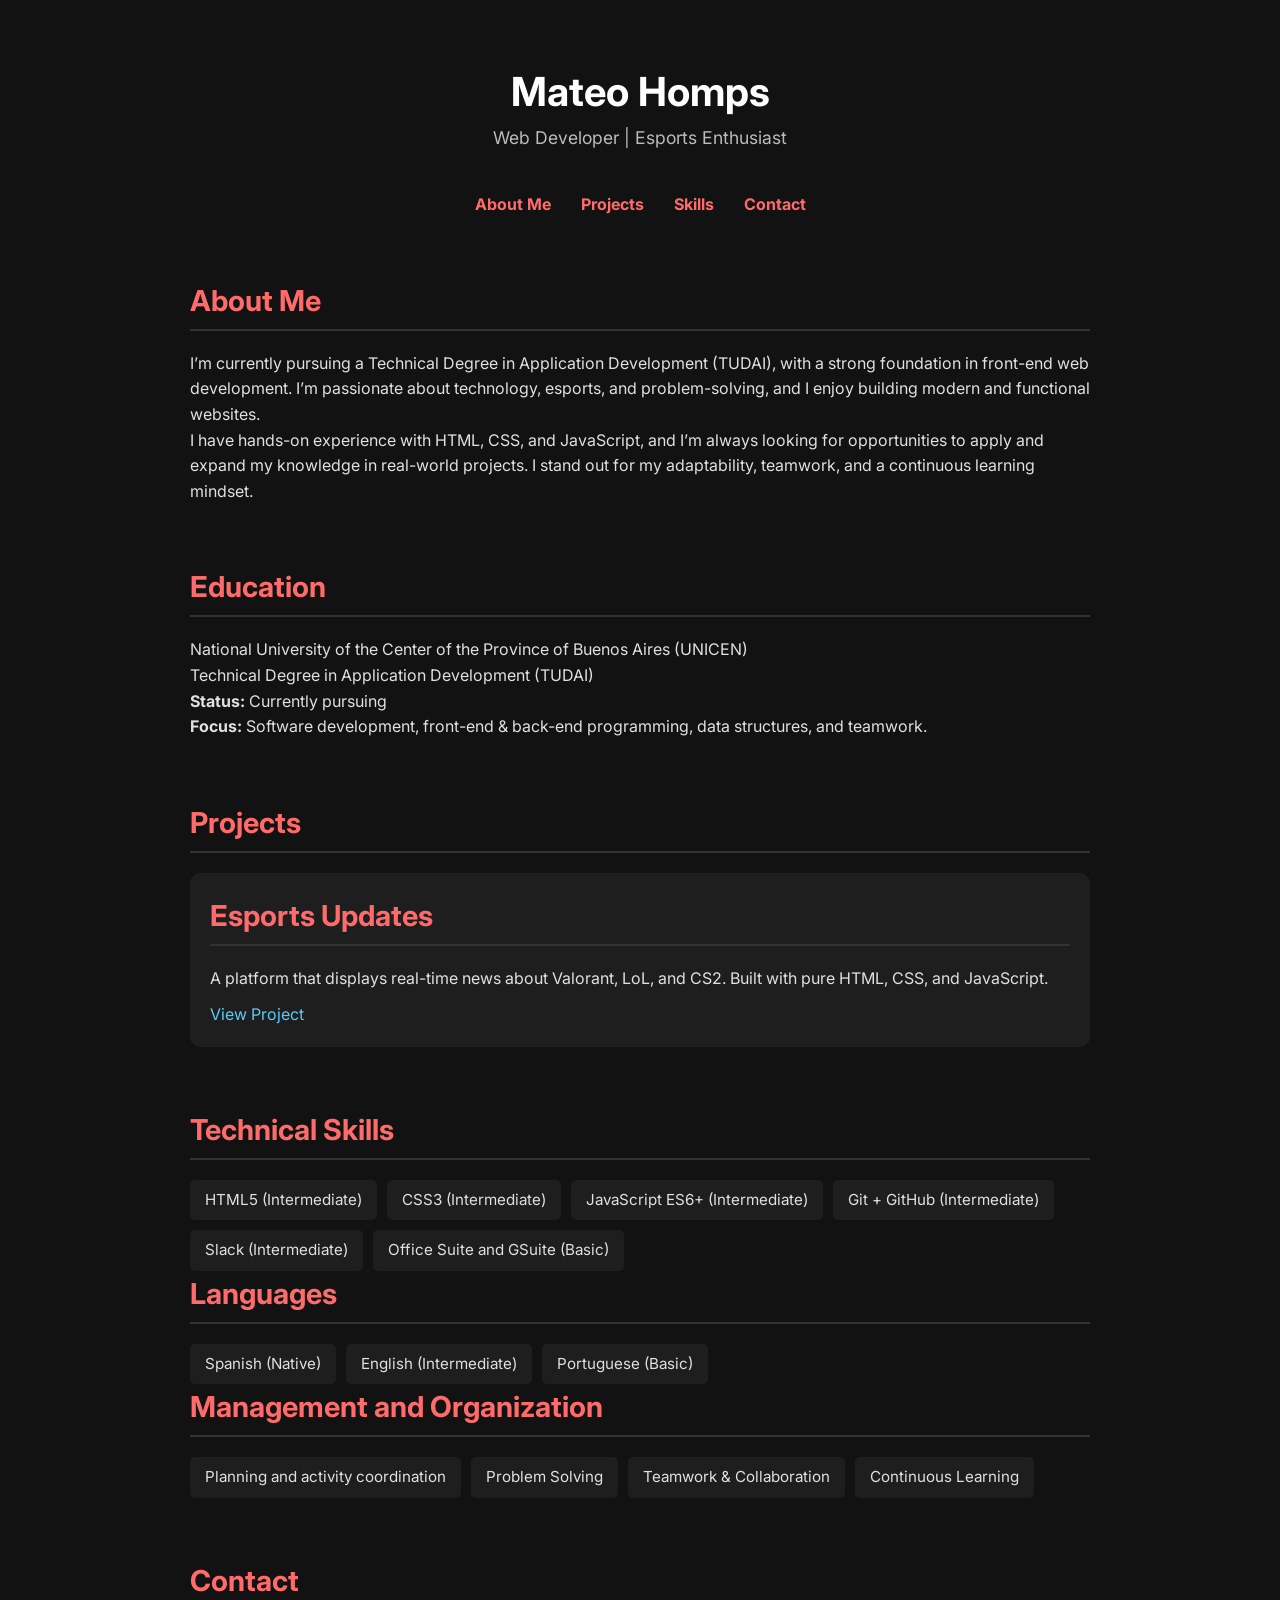
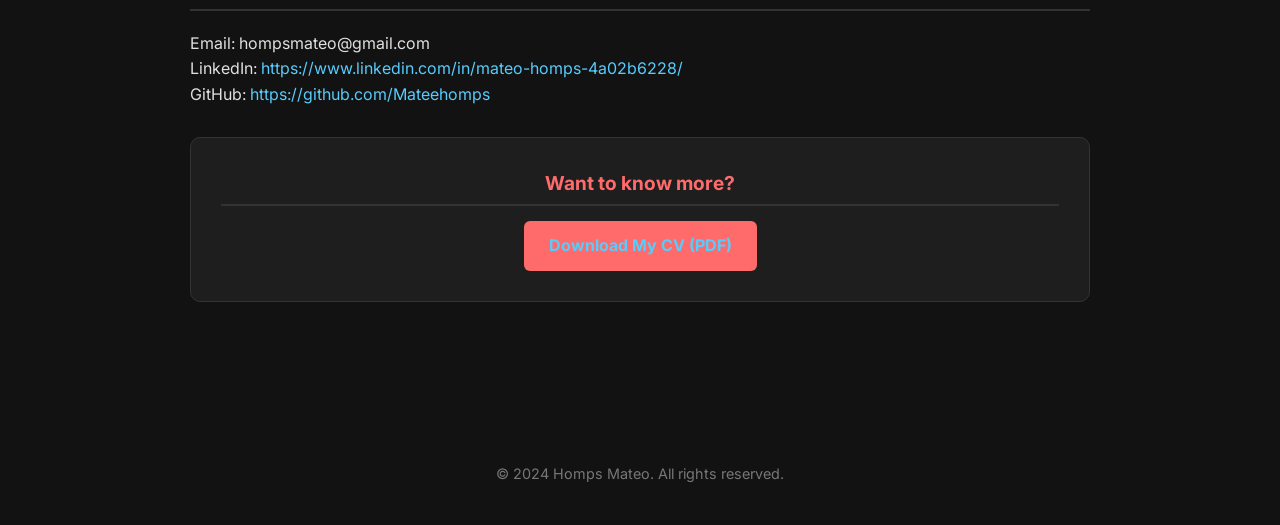
==== Me/Index.html @ a96d1711 "Initial commit" ====
<!DOCTYPE html>
<html lang="en">
<head>
  <meta charset="UTF-8" />
  <meta name="viewport" content="width=device-width, initial-scale=1.0" />
  <title>My Portfolio</title>
  <link rel="stylesheet" href="../Me/Style.css" />
</head>
<body>
  <header>
    <h1>Mateo Homps</h1>
    <p>Web Developer | Esports Enthusiast</p>
  </header>

  <nav>
    <ul>
      <li><a href="#about-me">About Me</a></li>
      <li><a href="#projects">Projects</a></li>
      <li><a href="#skills">Skills</a></li>
      <li><a href="#contact">Contact</a></li>
    </ul>
  </nav>

  <main>
    <section id="about-me">
      <h2>About Me</h2>
      <p>
        I’m currently pursuing a Technical Degree in Application Development (TUDAI), with a strong foundation in front-end web development. I’m passionate about technology, esports, and problem-solving, and I enjoy building modern and functional websites.
      </p>
      <p>
        I have hands-on experience with HTML, CSS, and JavaScript, and I’m always looking for opportunities to apply and expand my knowledge in real-world projects. I stand out for my adaptability, teamwork, and a continuous learning mindset.
      </p>
    </section>

    <section id="education">
        <h2>Education</h2>
        <div class="education-item">
            <p>National University of the Center of the Province of Buenos Aires (UNICEN)</p>
            <p>Technical Degree in Application Development (TUDAI)</p>
            <p><strong>Status:</strong> Currently pursuing</p>
            <p><strong>Focus:</strong> Software development, front-end & back-end programming, data structures, and teamwork.</p>
        </div>
      </section>
      
    <section id="projects">
      <h2>Projects</h2>
      <div class="project">
        <h3>Esports Updates</h3>
        <p>A platform that displays real-time news about Valorant, LoL, and CS2. Built with pure HTML, CSS, and JavaScript.</p>
        <a href="#">View Project</a>
      </div>
      <!-- Add more projects here -->
    </section>

    <section id="skills">
      <h2>Technical Skills</h2>
      <ul class="skills">
        <li>HTML5 (Intermediate)</li>
        <li>CSS3 (Intermediate)</li>
        <li>JavaScript ES6+ (Intermediate)</li>
        <li>Git + GitHub (Intermediate)</li>
        <li>Slack (Intermediate)</li>
        <li>Office Suite and GSuite (Basic)</li>
      </ul>
      <h3>Languages</h3>
      <ul class="skills">
        <li>Spanish (Native)</li>
        <li>English (Intermediate)</li>
        <li> Portuguese (Basic)</li>
      </ul>
      <h4> Management and Organization</h4>
      <ul class="skills">
        <li>
            Planning and activity coordination
        </li>
        <li>Problem Solving</li>
        <li>Teamwork & Collaboration</li>
        <li>Continuous Learning</li>
      </ul>
    </section>

    <section id="contact">
      <h2>Contact</h2>
      <p>Email: hompsmateo@gmail.com</p>
      <p>LinkedIn: <a href="#">https://www.linkedin.com/in/mateo-homps-4a02b6228/</a></p>
      <p>GitHub: <a href="#">https://github.com/Mateehomps</a></p>
      <div class="cv-highlight">
        <h3>Want to know more?</h3>
        <a href="../Me/CV_HompsMateo.pdf.pdf" download class="cv-button">Download My CV (PDF)</a>
      </div>
    </section>
  </main>

  <footer>
    <p>&copy; 2024 Homps Mateo. All rights reserved.</p>
  </footer>
</body>
</html>
---- Me/Style.css ----
/* Importa una fuente moderna */
@import url('https://fonts.googleapis.com/css2?family=Inter:wght@400;700&display=swap');

* {
  margin: 0;
  padding: 0;
  box-sizing: border-box;
}

body {
  font-family: 'Inter', sans-serif;
  background-color: #121212;
  color: #e0e0e0;
  line-height: 1.6;
  padding: 0 20px;
}

header {
  text-align: center;
  padding: 60px 0 20px;
}

header h1 {
  font-size: 2.5rem;
  color: #ffffff;
}

header p {
  font-size: 1.1rem;
  color: #bbbbbb;
}

nav {
  text-align: center;
  margin-bottom: 40px;
}

nav ul {
  list-style: none;
  display: flex;
  justify-content: center;
  gap: 30px;
  padding: 20px 0;
}

nav a {
  text-decoration: none;
  color: #ff6b6b;
  font-weight: bold;
  transition: color 0.3s ease;
}

nav a:hover {
  color: #ffffff;
}

main {
  max-width: 900px;
  margin: auto;
  padding-bottom: 60px;
}

section {
  margin-bottom: 60px;
}

h2 {
  font-size: 1.8rem;
  margin-bottom: 20px;
  color: #ff6b6b;
  border-bottom: 2px solid #333;
  padding-bottom: 5px;
}

h3 {
    font-size: 1.8rem;
    margin-bottom: 20px;
    color: #ff6b6b;
    border-bottom: 2px solid #333;
    padding-bottom: 5px;
  }

  h4 {
    font-size: 1.8rem;
    margin-bottom: 20px;
    color: #ff6b6b;
    border-bottom: 2px solid #333;
    padding-bottom: 5px;
  }

.project {
  background: #1e1e1e;
  border-radius: 10px;
  padding: 20px;
  margin-bottom: 20px;
  transition: transform 0.3s;
}

.project:hover {
  transform: scale(1.02);
}

.project a {
  display: inline-block;
  margin-top: 10px;
  color: #57ccfd;
  text-decoration: none;
}

.project a:hover {
  text-decoration: underline;
}

.skills {
  display: flex;
  flex-wrap: wrap;
  gap: 10px;
  list-style: none;
  padding: 0;
}

.skills li {
  background: #1e1e1e;
  padding: 8px 15px;
  border-radius: 5px;
  font-size: 0.95rem;
}

#contact a {
  color: #57ccfd;
  text-decoration: none;
}

#contact a:hover {
  text-decoration: underline;
}

footer {
  text-align: center;
  padding: 40px 0;
  font-size: 0.9rem;
  color: #777;
}

.cv-highlight {
    margin-top: 30px;
    padding: 30px;
    background: #1e1e1e;
    border: 1px solid #333;
    border-radius: 10px;
    text-align: center;
  }
  
  .cv-highlight h3 {
    margin-bottom: 15px;
    color: #ff6b6b;
    font-size: 1.2rem;
  }
  
  .cv-button {
    display: inline-block;
    background-color: #ff6b6b;
    color: #fff;
    padding: 12px 25px;
    border-radius: 6px;
    text-decoration: none;
    font-weight: bold;
    transition: background 0.3s ease;
  }
  
  .cv-button:hover {
    background-color: #e85c5c;
  }
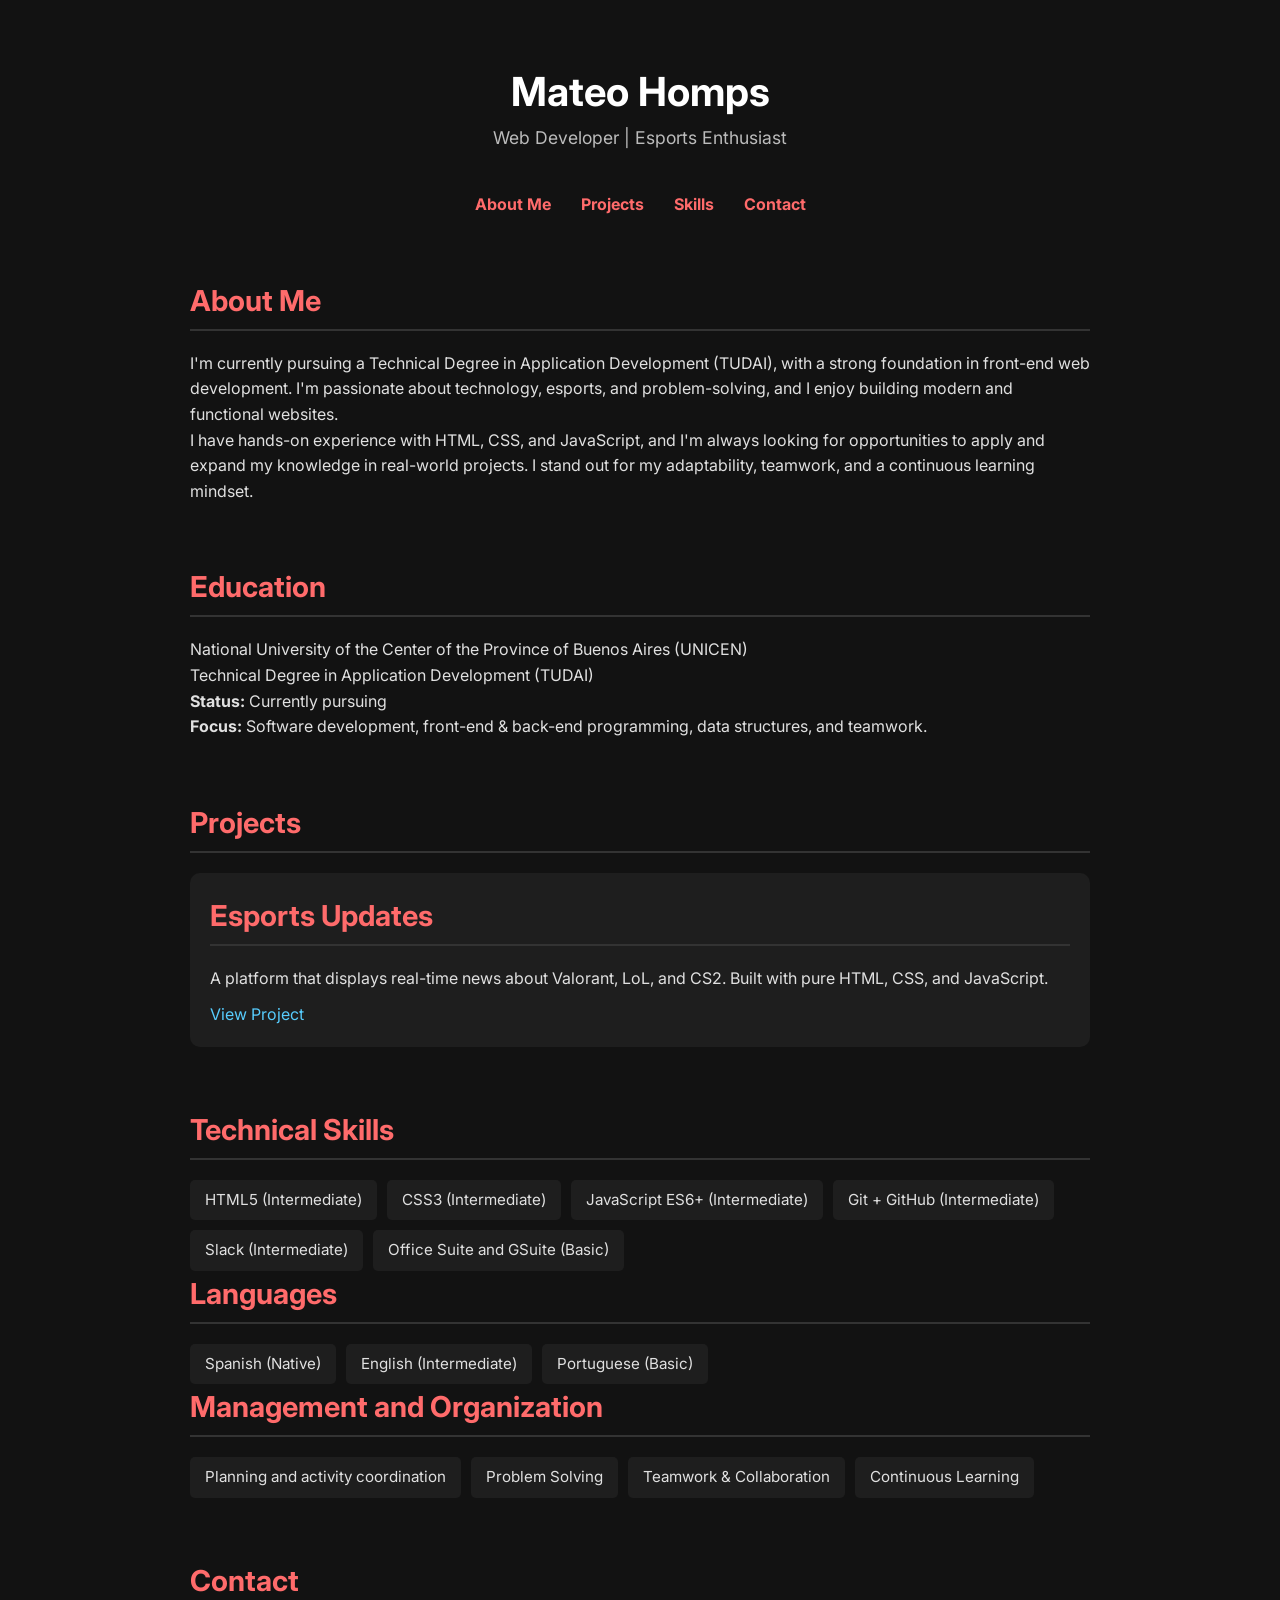
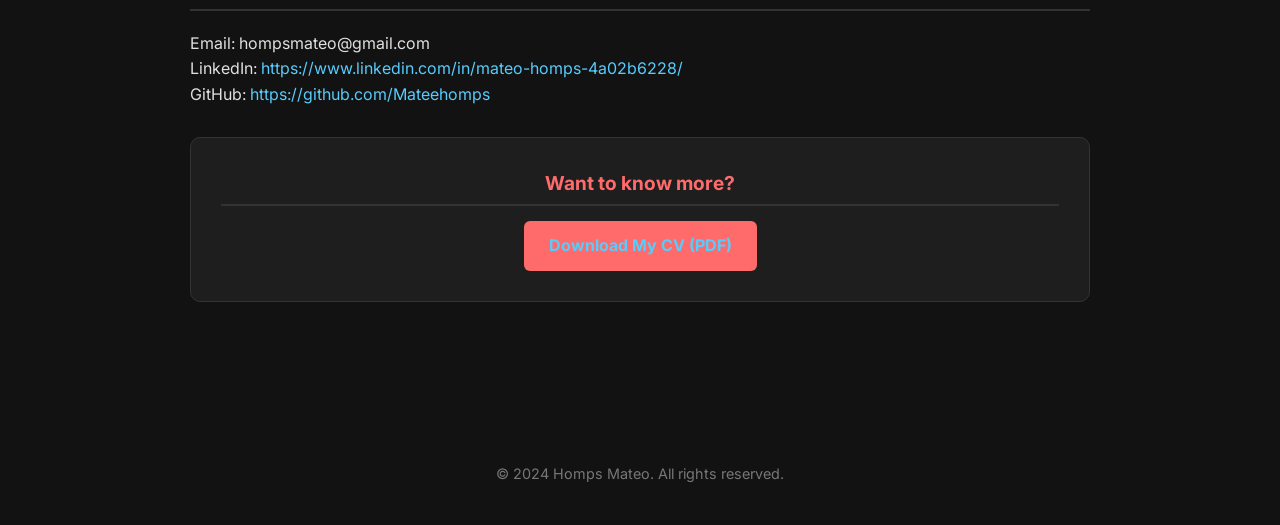
==== commit f2296a8d: "Initial commit - Portfolio" ====
--- a/Me/Index.html
+++ b/Me/Index.html
@@ -25,10 +25,10 @@
     <section id="about-me">
       <h2>About Me</h2>
       <p>
-        I’m currently pursuing a Technical Degree in Application Development (TUDAI), with a strong foundation in front-end web development. I’m passionate about technology, esports, and problem-solving, and I enjoy building modern and functional websites.
+        I'm currently pursuing a Technical Degree in Application Development (TUDAI), with a strong foundation in front-end web development. I'm passionate about technology, esports, and problem-solving, and I enjoy building modern and functional websites.
       </p>
       <p>
-        I have hands-on experience with HTML, CSS, and JavaScript, and I’m always looking for opportunities to apply and expand my knowledge in real-world projects. I stand out for my adaptability, teamwork, and a continuous learning mindset.
+        I have hands-on experience with HTML, CSS, and JavaScript, and I'm always looking for opportunities to apply and expand my knowledge in real-world projects. I stand out for my adaptability, teamwork, and a continuous learning mindset.
       </p>
     </section>
 
@@ -47,7 +47,7 @@
       <div class="project">
         <h3>Esports Updates</h3>
         <p>A platform that displays real-time news about Valorant, LoL, and CS2. Built with pure HTML, CSS, and JavaScript.</p>
-        <a href="#">View Project</a>
+        <a href="https://github.com/Mateehomps/esports-updates/tree/main/Valorant%20project">View Project</a>
       </div>
       <!-- Add more projects here -->
     </section>
